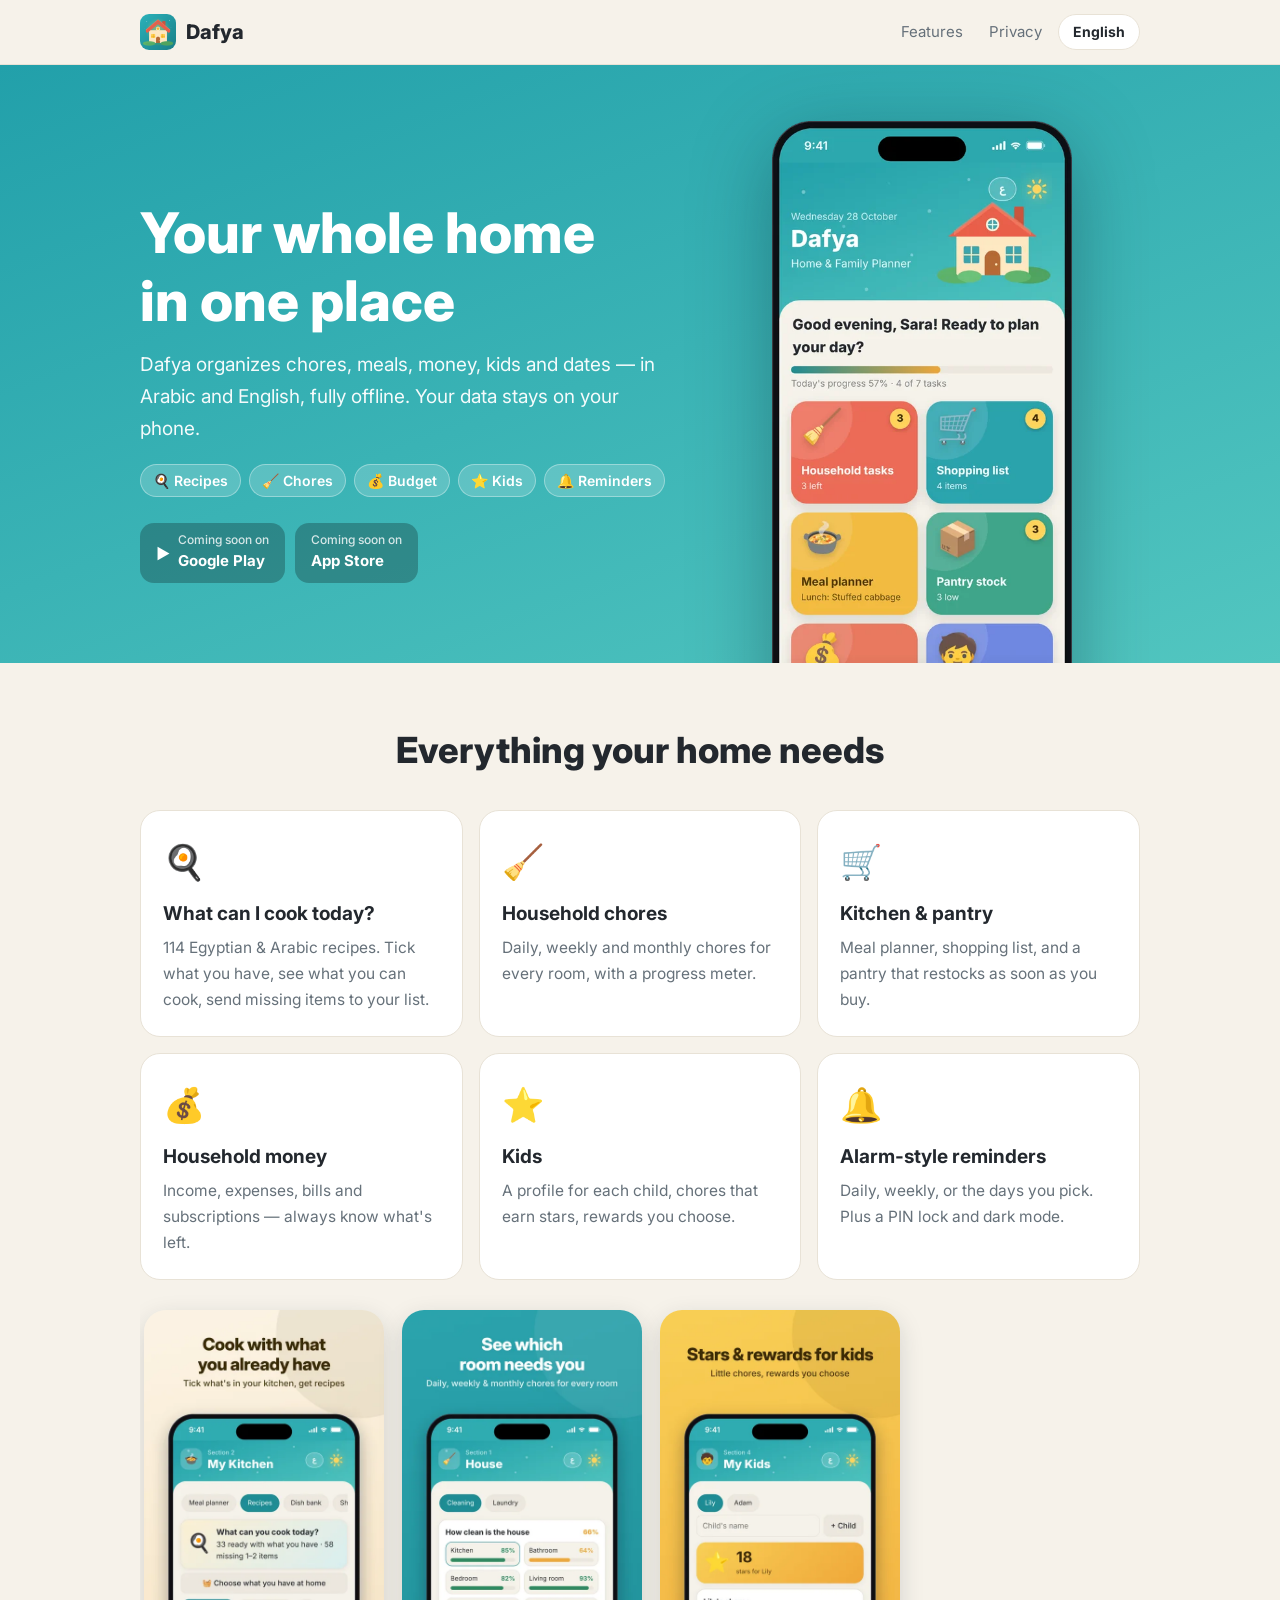
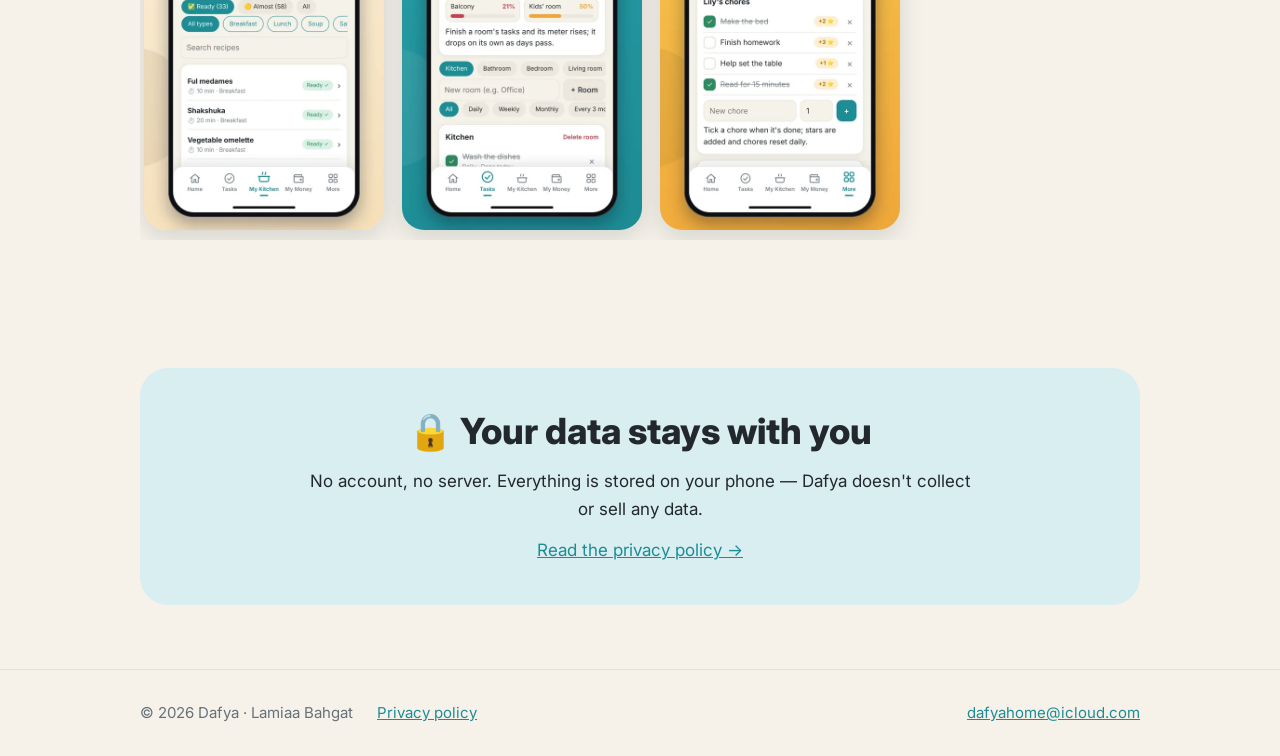
==== index.html @ b95506f8 "Dafya website and privacy policy Co-Authored-By: Claude Opus 5.5 <noreply@anthropic.com> Claude-Sess" ====
<!doctype html>
<html lang="ar" dir="rtl">
<head>
<meta charset="utf-8">
<meta name="viewport" content="width=device-width,initial-scale=1">
<title>دافية Dafya – منظّمة البيت والعيلة</title>
<meta name="description" content="Dafya – Home & Family Planner. Chores, meals, recipes, budget and kids in one place. Arabic & English, works offline.">
<meta property="og:title" content="Dafya – Home & Family Planner">
<meta property="og:description" content="Chores, meals, 114 recipes, budget and kids in one place. Arabic & English, works offline.">
<meta property="og:image" content="img/og.jpg">
<meta name="theme-color" content="#22a0aa">
<link rel="icon" href="img/favicon.png">
<link rel="apple-touch-icon" href="img/apple-touch-icon.png">
<link rel="preconnect" href="https://fonts.googleapis.com"><link rel="preconnect" href="https://fonts.gstatic.com" crossorigin>
<link href="https://fonts.googleapis.com/css2?family=Inter:wght@400;600;800&family=Noto+Sans+Arabic:wght@400;600;800&display=swap" rel="stylesheet">
<link rel="stylesheet" href="style.css">
<script src="lang.js"></script>
</head>
<body>
<span hidden data-title-ar="دافية Dafya – منظّمة البيت والعيلة" data-title-en="Dafya – Home & Family Planner"></span>

<header class="top"><div class="wrap">
  <a class="brand" href="./"><img src="img/icon.png" alt=""><span data-lang="ar">دافية</span><span data-lang="en">Dafya</span></a>
  <nav>
    <a class="hide-sm" href="#features"><span data-lang="ar">المميزات</span><span data-lang="en">Features</span></a>
    <a href="privacy.html"><span data-lang="ar">الخصوصية</span><span data-lang="en">Privacy</span></a>
    <button class="lang" id="langBtn" type="button">English</button>
  </nav>
</div></header>

<div class="hero"><div class="wrap">
  <div>
    <h1 data-lang="ar">بيتك كله<br>في مكان واحد</h1>
    <h1 data-lang="en">Your whole home<br>in one place</h1>
    <p data-lang="ar">دافية بتنظّم المهام والأكل والفلوس والأولاد والمواعيد، بالعربي والإنجليزي، ومن غير نت. وبياناتك بتفضل على تليفونك إنتي.</p>
    <p data-lang="en">Dafya organizes chores, meals, money, kids and dates — in Arabic and English, fully offline. Your data stays on your phone.</p>
    <div class="chips" data-lang="ar"><span>🍳 وصفات</span><span>🧹 مهام</span><span>💰 مصروف</span><span>⭐ أولاد</span><span>🔔 تذكيرات</span></div>
    <div class="chips" data-lang="en"><span>🍳 Recipes</span><span>🧹 Chores</span><span>💰 Budget</span><span>⭐ Kids</span><span>🔔 Reminders</span></div>
    <div class="badges">
      <span class="badge">▶ <span><small data-lang="ar">قريبًا على</small><small data-lang="en">Coming soon on</small>Google Play</span></span>
      <span class="badge"> <span><small data-lang="ar">قريبًا على</small><small data-lang="en">Coming soon on</small>App Store</span></span>
    </div>
  </div>
  <div class="shot">
    <img data-lang="ar" src="img/ar_phone.webp" alt="دافية – الشاشة الرئيسية">
    <img data-lang="en" src="img/en_phone.webp" alt="Dafya home screen">
  </div>
</div></div>

<section id="features"><div class="wrap">
  <h2 data-lang="ar">كل اللي البيت محتاجه</h2><h2 data-lang="en">Everything your home needs</h2>
  <div class="features">
    <div class="f"><div class="ic">🍳</div>
      <h3 data-lang="ar">تطبخي إيه النهارده؟</h3><h3 data-lang="en">What can I cook today?</h3>
      <p data-lang="ar">114 وصفة مصرية وعربية. حدّدي اللي عندك، ودافية تقولك تعملي إيه، والناقص يروح لقايمة التسوق.</p>
      <p data-lang="en">114 Egyptian & Arabic recipes. Tick what you have, see what you can cook, send missing items to your list.</p></div>
    <div class="f"><div class="ic">🧹</div>
      <h3 data-lang="ar">مهام البيت</h3><h3 data-lang="en">Household chores</h3>
      <p data-lang="ar">مهام يومية وأسبوعية وشهرية لكل أوضة، ونسبة بتوريكي فاضل إيه.</p>
      <p data-lang="en">Daily, weekly and monthly chores for every room, with a progress meter.</p></div>
    <div class="f"><div class="ic">🛒</div>
      <h3 data-lang="ar">المطبخ والمخزون</h3><h3 data-lang="en">Kitchen & pantry</h3>
      <p data-lang="ar">مخطط وجبات، وقايمة تسوق، ومخزون بيرجع «متوفر» أول ما تشتري.</p>
      <p data-lang="en">Meal planner, shopping list, and a pantry that restocks as soon as you buy.</p></div>
    <div class="f"><div class="ic">💰</div>
      <h3 data-lang="ar">فلوس البيت</h3><h3 data-lang="en">Household money</h3>
      <p data-lang="ar">الدخل والمصاريف والفواتير والاشتراكات، واعرفي باقي معاكي كام.</p>
      <p data-lang="en">Income, expenses, bills and subscriptions — always know what's left.</p></div>
    <div class="f"><div class="ic">⭐</div>
      <h3 data-lang="ar">الأولاد</h3><h3 data-lang="en">Kids</h3>
      <p data-lang="ar">ملف لكل طفل، ومهام بالنجوم، ومكافآت إنتي اللي بتختاريها.</p>
      <p data-lang="en">A profile for each child, chores that earn stars, rewards you choose.</p></div>
    <div class="f"><div class="ic">🔔</div>
      <h3 data-lang="ar">تذكيرات زي المنبه</h3><h3 data-lang="en">Alarm-style reminders</h3>
      <p data-lang="ar">كل يوم، كل أسبوع، أو أيام تختاريها. وقفل برقم سري ووضع ليلي.</p>
      <p data-lang="en">Daily, weekly, or the days you pick. Plus a PIN lock and dark mode.</p></div>
  </div>
  <div class="shots" data-lang="ar">
    <img src="img/ar_2_recipes.webp" alt="" loading="lazy"><img src="img/ar_4_house.webp" alt="" loading="lazy"><img src="img/ar_6_kids.webp" alt="" loading="lazy">
  </div>
  <div class="shots" data-lang="en">
    <img src="img/en_2_recipes.webp" alt="" loading="lazy"><img src="img/en_4_house.webp" alt="" loading="lazy"><img src="img/en_6_kids.webp" alt="" loading="lazy">
  </div>
</div></section>

<section><div class="wrap"><div class="priv">
  <h2 data-lang="ar">🔒 بياناتك عندك إنتي</h2><h2 data-lang="en">🔒 Your data stays with you</h2>
  <p data-lang="ar">من غير حساب، ومن غير خادم. كل حاجة متخزنة على تليفونك، ودافية مش بتجمع ولا بتبيع أي بيانات.</p>
  <p data-lang="en">No account, no server. Everything is stored on your phone — Dafya doesn't collect or sell any data.</p>
  <p><a href="privacy.html"><span data-lang="ar">اقرئي سياسة الخصوصية ←</span><span data-lang="en">Read the privacy policy →</span></a></p>
</div></div></section>

<footer><div class="wrap">
  <span>© 2026 Dafya · Lamiaa Bahgat</span>
  <a href="privacy.html"><span data-lang="ar">سياسة الخصوصية</span><span data-lang="en">Privacy policy</span></a>
  <a class="sp" href="mailto:dafyahome@icloud.com">dafyahome@icloud.com</a>
</div></footer>
</body>
</html>
---- style.css ----
:root{
  --bg:#f6f2ea; --card:#fff; --ink:#23282e; --muted:#66717a; --line:#e8e2d6;
  --pri:#1e8c94; --pri2:#52c6c0; --acc:#f0a73a; --soft:#d8eef0;
}
@media (prefers-color-scheme: dark){
  :root{--bg:#12152e; --card:#1c2142; --ink:#eceefb; --muted:#a3a9cf; --line:#2b3160; --pri:#5cc7cf; --soft:#1f3b5a}
}
*{box-sizing:border-box;margin:0}
html{scroll-behavior:smooth}
body{background:var(--bg);color:var(--ink);font-family:"Noto Sans Arabic","Inter",system-ui,-apple-system,"Segoe UI",sans-serif;line-height:1.7;font-size:17px}
html[lang="en"] body{font-family:"Inter","Noto Sans Arabic",system-ui,-apple-system,"Segoe UI",sans-serif}
a{color:var(--pri)}
.wrap{max-width:1040px;margin:0 auto;padding:0 20px}
header.top{position:sticky;top:0;z-index:10;background:color-mix(in srgb,var(--bg) 88%,transparent);backdrop-filter:blur(10px);border-bottom:1px solid var(--line)}
header.top .wrap{display:flex;align-items:center;gap:12px;height:64px}
.brand{display:flex;align-items:center;gap:10px;font-weight:800;font-size:20px;color:var(--ink);text-decoration:none}
.brand img{width:36px;height:36px;border-radius:9px}
header.top nav{margin-inline-start:auto;display:flex;gap:6px;align-items:center}
header.top nav a{text-decoration:none;color:var(--muted);font-size:15px;padding:6px 10px;border-radius:99px}
header.top nav a:hover{color:var(--ink)}
.lang{border:1.5px solid var(--line);background:var(--card);color:var(--ink);font:inherit;font-weight:700;font-size:14px;padding:5px 14px;border-radius:99px;cursor:pointer}
.hero{background:linear-gradient(160deg,#22a0aa,#52c6c0);color:#fff;overflow:hidden}
@media (prefers-color-scheme: dark){.hero{background:linear-gradient(160deg,#161b4a,#2c3484)}}
.hero .wrap{display:grid;grid-template-columns:1.1fr .9fr;gap:30px;align-items:center;padding-top:56px;padding-bottom:0}
.hero h1{font-size:clamp(34px,6vw,56px);line-height:1.2;font-weight:800}
.hero p{font-size:19px;opacity:.95;margin-top:14px;max-width:34em}
.badges{display:flex;flex-wrap:wrap;gap:10px;margin-top:26px}
.badge{display:inline-flex;align-items:center;gap:8px;background:rgba(0,0,0,.25);color:#fff;border-radius:14px;padding:10px 16px;font-weight:700;font-size:15px}
.badge small{display:block;font-weight:500;opacity:.8;font-size:12px;line-height:1.2}
.chips{display:flex;flex-wrap:wrap;gap:8px;margin-top:18px}
.chips span{background:rgba(255,255,255,.18);border:1px solid rgba(255,255,255,.35);border-radius:99px;padding:4px 12px;font-size:14px;font-weight:600}
.hero .shot{align-self:end;display:flex;justify-content:center}
.hero .shot img{width:min(300px,72%);display:block;filter:drop-shadow(0 20px 40px rgba(0,30,40,.35));margin-bottom:-90px}
.hero{padding-bottom:0}.hero .wrap{padding-bottom:0}
section{padding:64px 0}
h2{font-size:clamp(26px,4vw,36px);line-height:1.3;font-weight:800;text-align:center}
.lead{text-align:center;color:var(--muted);max-width:40em;margin:10px auto 0}
.features{display:grid;grid-template-columns:repeat(3,1fr);gap:16px;margin-top:36px}
.f{background:var(--card);border:1px solid var(--line);border-radius:20px;padding:22px}
.f .ic{font-size:34px}
.f h3{font-size:19px;margin-top:8px}
.f p{color:var(--muted);font-size:15.5px;margin-top:4px}
.shots{display:flex;gap:18px;overflow-x:auto;padding:30px 4px 10px;scroll-snap-type:x mandatory}
.shots img{height:520px;width:auto;border-radius:22px;scroll-snap-align:center;flex:none;box-shadow:0 8px 24px rgba(20,40,50,.15)}
.priv{background:var(--soft);border-radius:28px;padding:40px 28px;text-align:center}
.priv p{max-width:40em;margin:12px auto 0}
footer{border-top:1px solid var(--line);padding:30px 0;color:var(--muted);font-size:15px}
footer .wrap{display:flex;flex-wrap:wrap;gap:14px 24px;align-items:center}
footer .sp{margin-inline-start:auto}
/* privacy page */
.doc{max-width:760px;margin:0 auto;padding:40px 20px 70px}
.doc h1{font-size:clamp(28px,5vw,40px);line-height:1.3}
.doc .date{color:var(--muted);margin-top:6px}
.doc h2{text-align:start;font-size:22px;margin-top:34px}
.doc p,.doc li{margin-top:10px}
.doc ul{padding-inline-start:22px}
.doc .box{background:var(--soft);border-radius:16px;padding:16px 18px;margin-top:18px}
html[lang="ar"] [data-lang="en"],html[lang="en"] [data-lang="ar"]{display:none!important}
@media (max-width:820px){
  .hero .wrap{grid-template-columns:1fr;text-align:center;padding-top:40px}
  .badges,.chips{justify-content:center}
  .hero p{margin-inline:auto}
  .features{grid-template-columns:1fr 1fr}
  header.top nav a.hide-sm{display:none}
}
@media (max-width:540px){
  .features{grid-template-columns:1fr}
  .shots img{height:440px}
  body{font-size:16px}
}
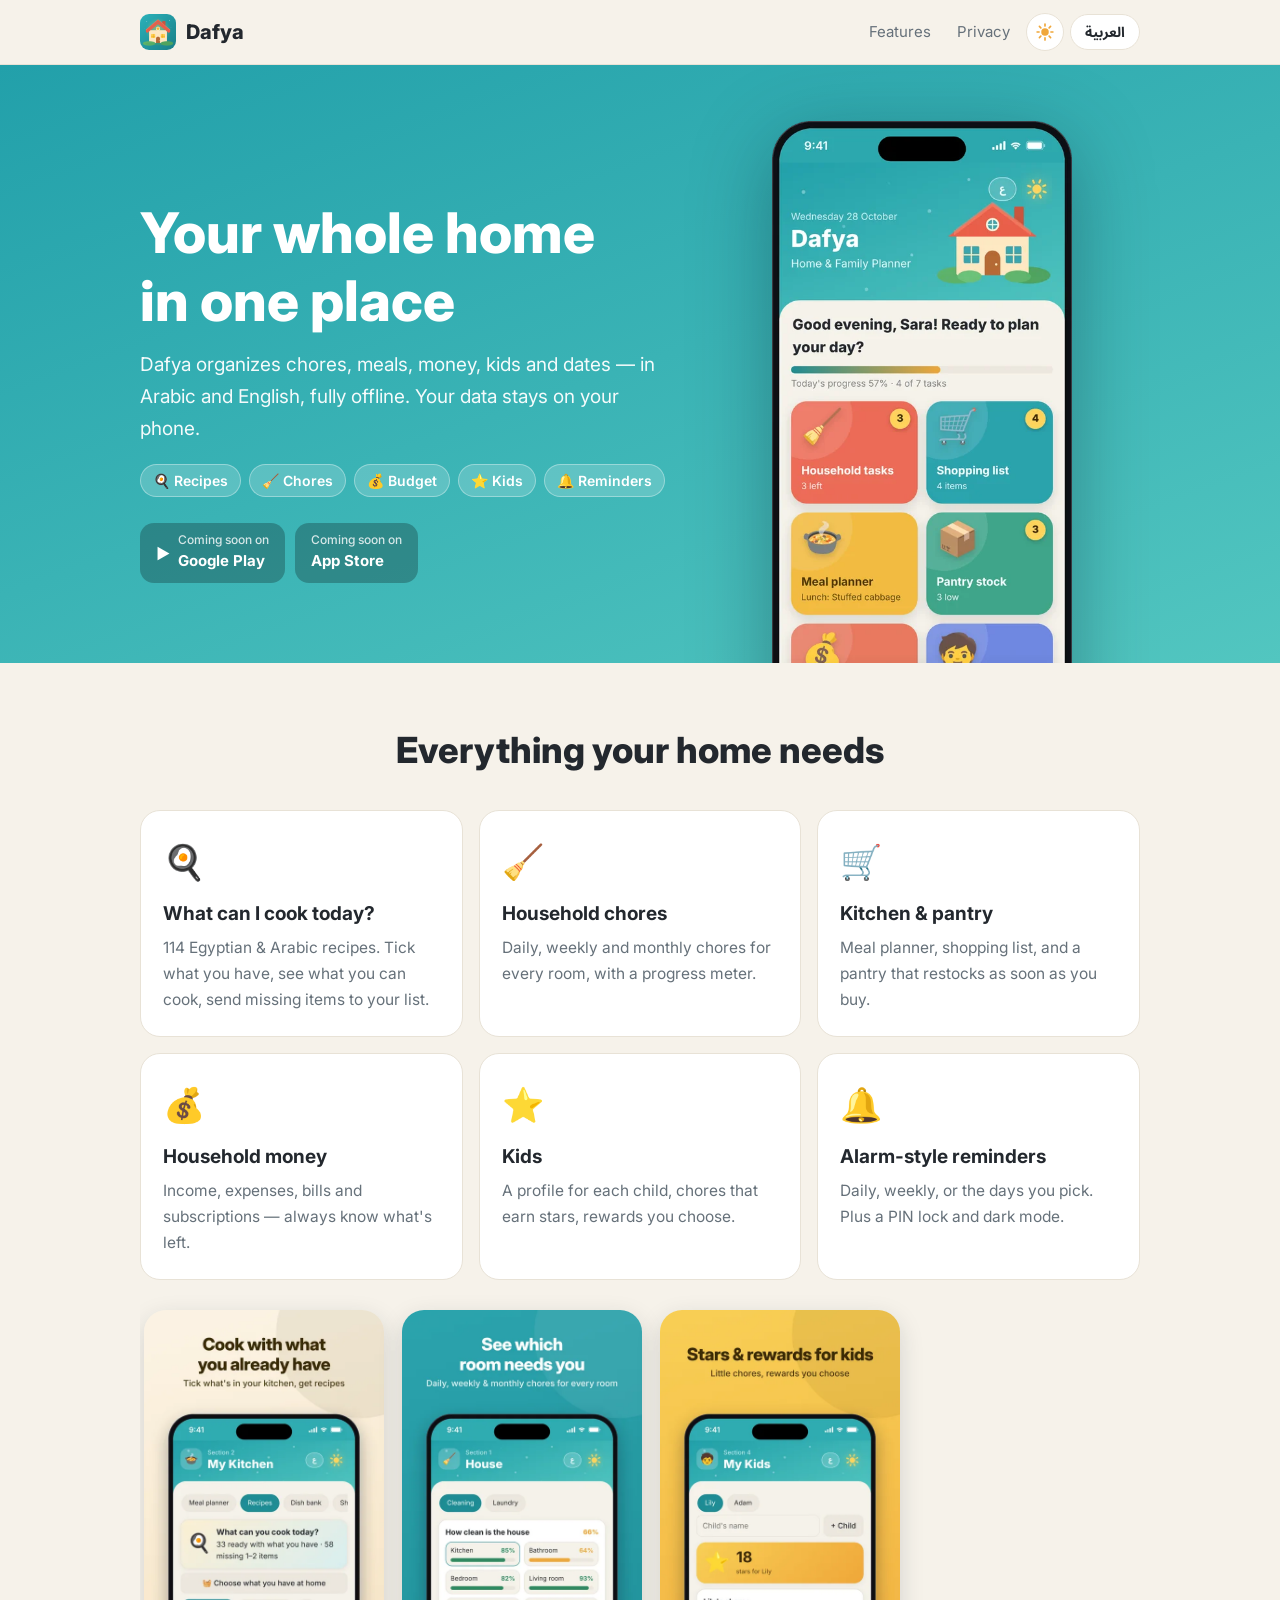
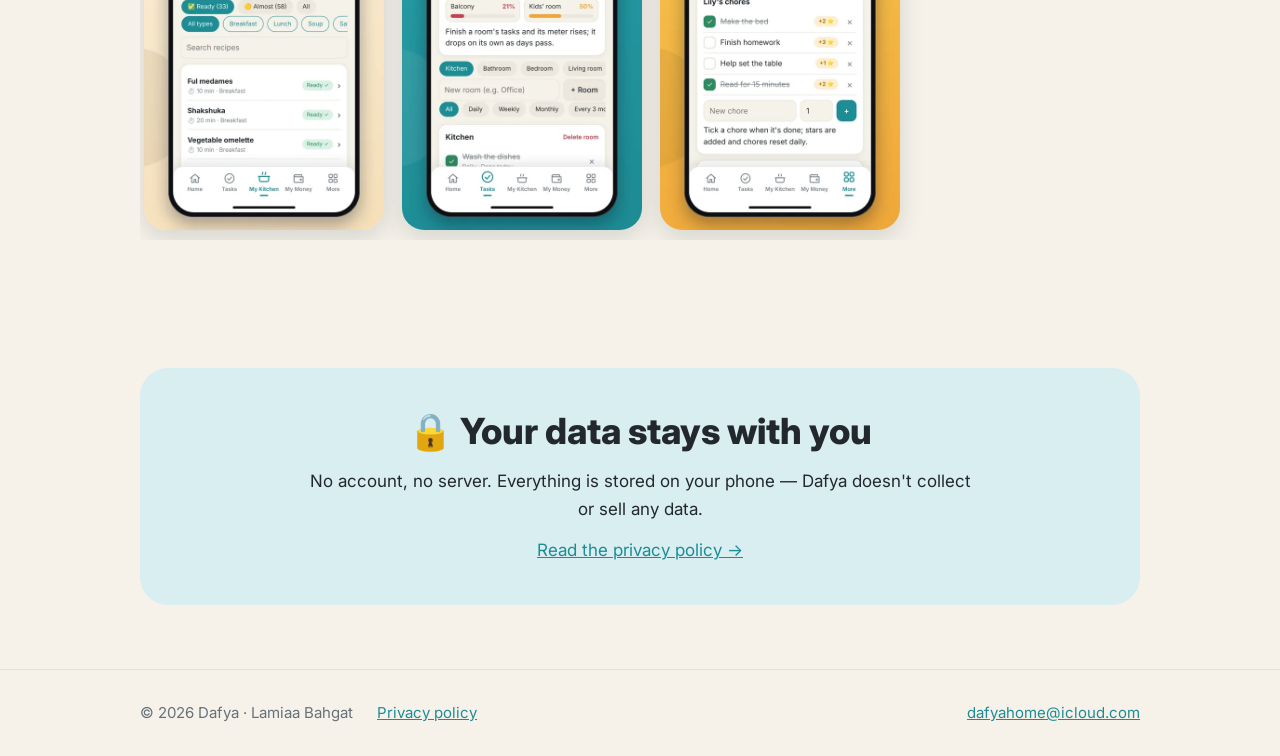
==== commit f14069ab: "Light mode by default with a dark mode toggle Co-Authored-By: Claude Opus 5.5 <noreply@anthropic.com" ====
--- a/index.html
+++ b/index.html
@@ -24,7 +24,7 @@
   <nav>
     <a class="hide-sm" href="#features"><span data-lang="ar">المميزات</span><span data-lang="en">Features</span></a>
     <a href="privacy.html"><span data-lang="ar">الخصوصية</span><span data-lang="en">Privacy</span></a>
-    <button class="lang" id="langBtn" type="button">English</button>
+    <button class="theme" id="themeBtn" type="button" aria-label="Dark mode"><svg viewBox="0 0 24 24" fill="none" stroke="#f0a73a" stroke-width="2" stroke-linecap="round"><circle cx="12" cy="12" r="4.5" fill="#f0a73a" stroke="none"/><path d="M12 2.5v2.4M12 19.1v2.4M2.5 12h2.4M19.1 12h2.4M5.3 5.3 7 7M17 17l1.7 1.7M5.3 18.7 7 17M17 7l1.7-1.7"/></svg></button><button class="lang" id="langBtn" type="button">English</button>
   </nav>
 </div></header>
 
--- a/style.css
+++ b/style.css
@@ -2,9 +2,7 @@
   --bg:#f6f2ea; --card:#fff; --ink:#23282e; --muted:#66717a; --line:#e8e2d6;
   --pri:#1e8c94; --pri2:#52c6c0; --acc:#f0a73a; --soft:#d8eef0;
 }
-@media (prefers-color-scheme: dark){
-  :root{--bg:#12152e; --card:#1c2142; --ink:#eceefb; --muted:#a3a9cf; --line:#2b3160; --pri:#5cc7cf; --soft:#1f3b5a}
-}
+:root[data-theme="dark"]{--bg:#12152e; --card:#1c2142; --ink:#eceefb; --muted:#a3a9cf; --line:#2b3160; --pri:#5cc7cf; --soft:#1f3b5a;color-scheme:dark}
 *{box-sizing:border-box;margin:0}
 html{scroll-behavior:smooth}
 body{background:var(--bg);color:var(--ink);font-family:"Noto Sans Arabic","Inter",system-ui,-apple-system,"Segoe UI",sans-serif;line-height:1.7;font-size:17px}
@@ -18,9 +16,11 @@
 header.top nav{margin-inline-start:auto;display:flex;gap:6px;align-items:center}
 header.top nav a{text-decoration:none;color:var(--muted);font-size:15px;padding:6px 10px;border-radius:99px}
 header.top nav a:hover{color:var(--ink)}
+.theme{width:38px;height:38px;border-radius:50%;border:1.5px solid var(--line);background:var(--card);cursor:pointer;display:flex;align-items:center;justify-content:center;padding:0}
+.theme svg{width:20px;height:20px}
 .lang{border:1.5px solid var(--line);background:var(--card);color:var(--ink);font:inherit;font-weight:700;font-size:14px;padding:5px 14px;border-radius:99px;cursor:pointer}
 .hero{background:linear-gradient(160deg,#22a0aa,#52c6c0);color:#fff;overflow:hidden}
-@media (prefers-color-scheme: dark){.hero{background:linear-gradient(160deg,#161b4a,#2c3484)}}
+:root[data-theme="dark"] .hero{background:linear-gradient(160deg,#161b4a,#2c3484)}
 .hero .wrap{display:grid;grid-template-columns:1.1fr .9fr;gap:30px;align-items:center;padding-top:56px;padding-bottom:0}
 .hero h1{font-size:clamp(34px,6vw,56px);line-height:1.2;font-weight:800}
 .hero p{font-size:19px;opacity:.95;margin-top:14px;max-width:34em}
